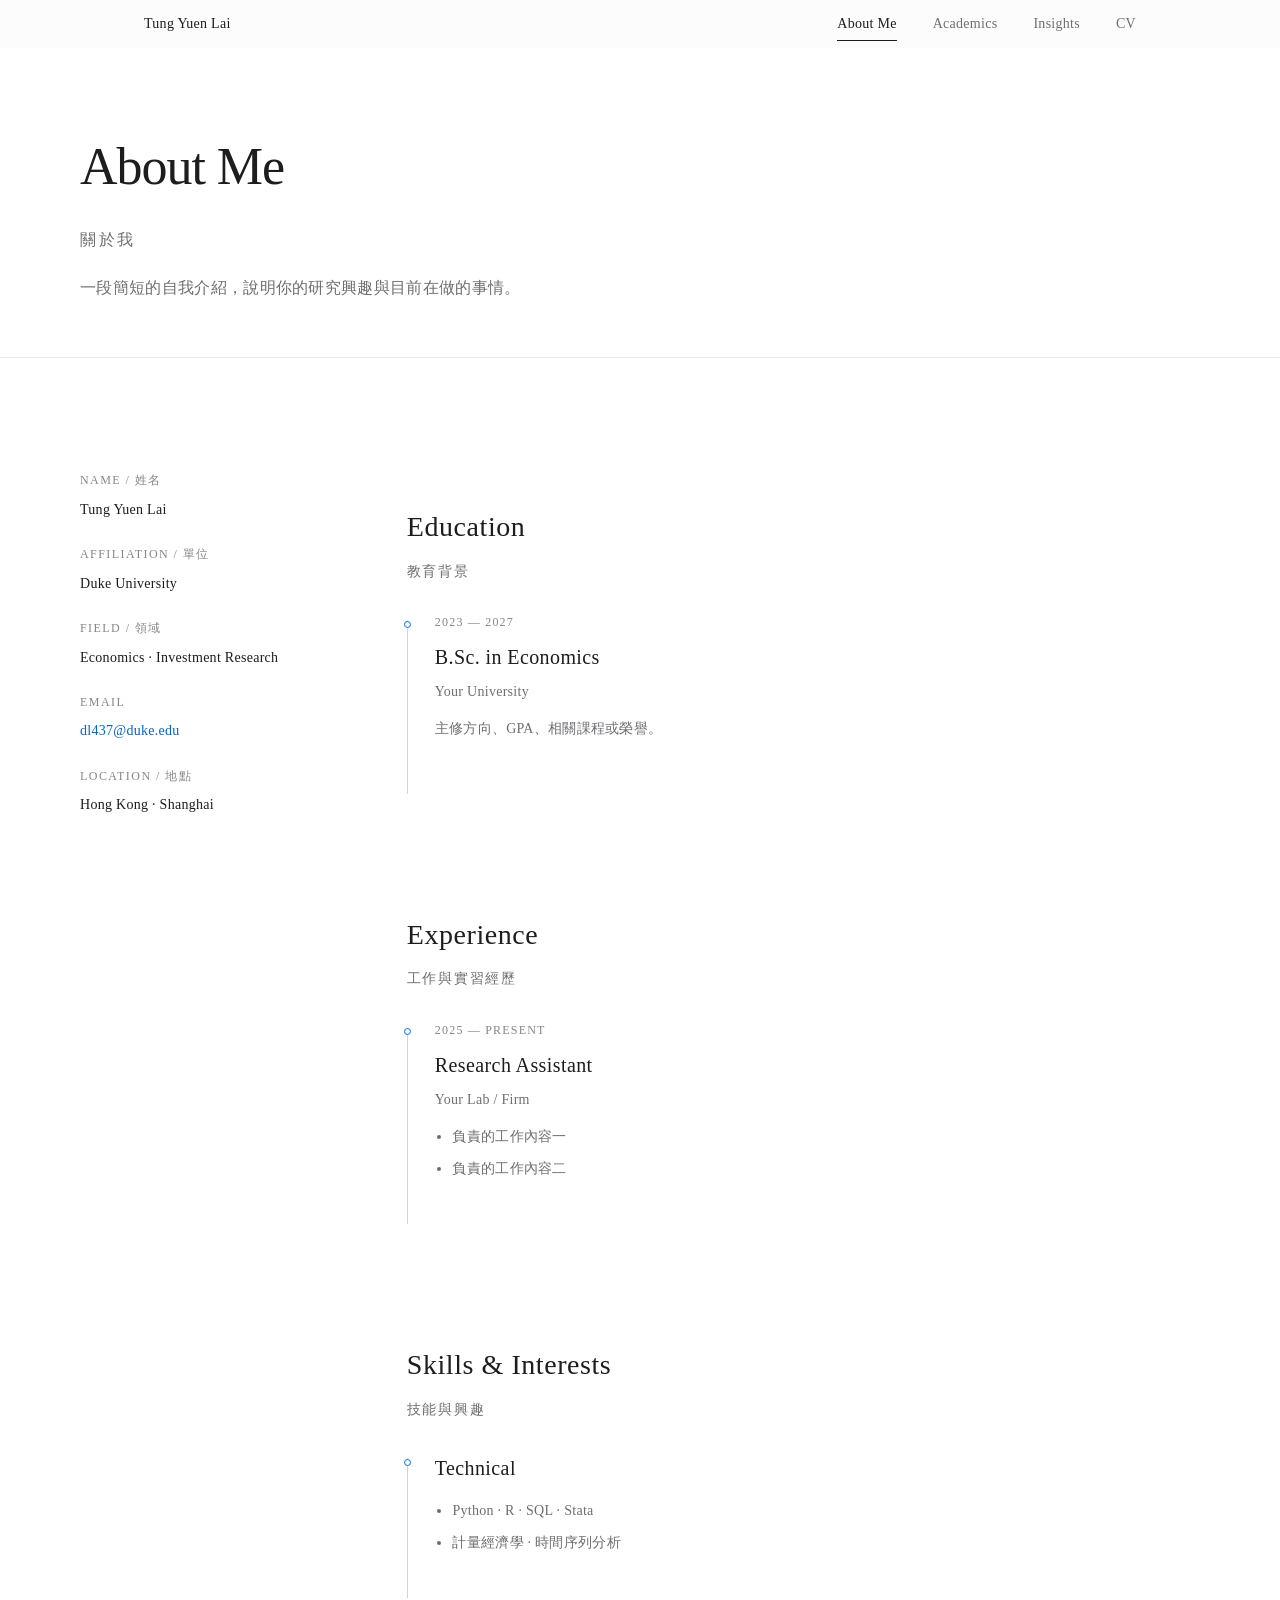
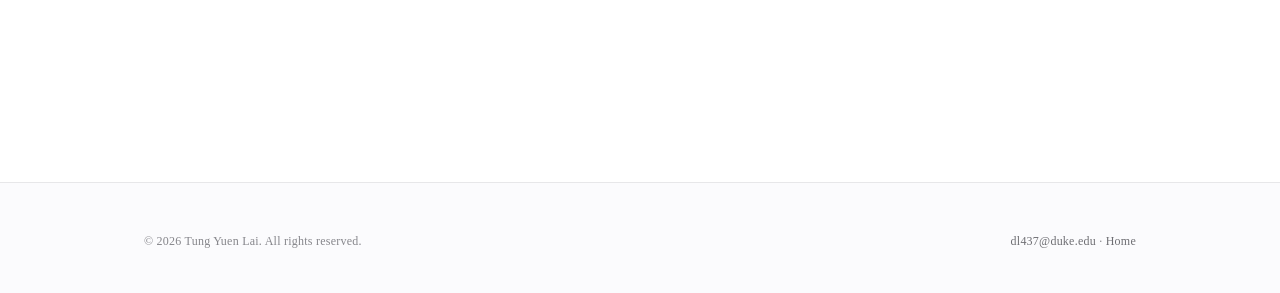
==== about.html @ 2a578169 "Initial commit: personal site (index / about / academics / insights)" ====
<!DOCTYPE html>
<html lang="zh-Hant">
<head>
<meta charset="UTF-8">
<meta name="viewport" content="width=device-width, initial-scale=1">
<title>About Me — Tung Yuen Lai</title>
<meta name="description" content="個人簡歷、教育背景與工作經歷。">
<link rel="stylesheet" href="assets/css/style.css">
</head>
<body data-page="About Me">

<div class="progress" aria-hidden="true"></div>

<header class="nav">
  <div class="nav__inner">
    <a class="nav__brand" href="index.html" data-nav-brand>Your Name</a>
    <nav class="nav__links" aria-label="主導覽">
      <a class="nav__link" href="about.html">About Me</a>
      <a class="nav__link" href="academics.html">Academics</a>
      <a class="nav__link" href="insights.html">Insights</a>
      <a class="nav__link" href="#">CV</a>
    </nav>
    <button class="nav__toggle" aria-label="開啟選單" aria-expanded="false">
      <span></span><span></span>
    </button>
  </div>
</header>

<main>

  <!-- ========== 頁首 ========== -->
  <section class="page-head wrap">
    <h1 class="reveal">About Me</h1>
    <div class="tc-title reveal" data-delay="1">關於我</div>
    <p class="lede reveal" data-delay="2" data-about-intro></p>
  </section>

  <hr class="rule">

  <!-- ========== 簡歷 ========== -->
  <section class="section wrap">
    <div class="resume">

      <!-- 左側黏性資訊卡 -->
      <aside class="resume__side reveal">
        <dl data-about-facts></dl>
      </aside>

      <!-- 右側可滾動時間軸 -->
      <div data-about>
        <div data-about-sections></div>
      </div>

    </div>
  </section>

</main>

<footer class="footer">
  <div class="wrap footer__inner">
    <div>&copy; <span data-year>2026</span> <span data-footer-name>Tung Yuen Lai</span>. All rights reserved.</div>
    <div>
      <a href="#" data-email>Email</a> ·
      <a href="index.html">Home</a>
    </div>
  </div>
</footer>

<script src="assets/js/content.js"></script>
<script src="assets/js/app.js"></script>
</body>
</html>
---- assets/css/style.css ----
/* ==========================================================================
   Personal Site — Design System
   风格参考：Apple 官网（大量留白 / 半透明毛玻璃导航 / 克制的动效 / 细腻字距）
   字体：英文 Times New Roman 12pt，繁體中文 宋體
   ========================================================================== */

/* ---------- 1. 设计变量 ---------- */
:root {
  /* 颜色 */
  --bg:            #ffffff;
  --bg-alt:        #fbfbfd;
  --surface:       #f5f5f7;
  --surface-2:     #ededf0;
  --text:          #1d1d1f;
  --text-2:        #6e6e73;
  --text-3:        #86868b;
  --link:          #0066cc;
  --link-hover:    #004499;
  --accent:        #0071e3;
  --border:        #d2d2d7;
  --border-soft:   rgba(0, 0, 0, 0.08);

  /* 字体 */
  --font-en: "Times New Roman", "Nimbus Roman", "Liberation Serif", Times, serif;
  --font-tc: "Songti TC", "Songti SC", "STSong", "SimSun", "Noto Serif TC", serif;
  --font-mono: "SF Mono", "Menlo", "Consolas", monospace;

  /* 排版 — 英文基准 12pt（= 16px） */
  --fs-base:   12pt;
  --fs-sm:     0.875rem;
  --fs-xs:     0.75rem;
  --fs-lg:     1.25rem;
  --fs-xl:     1.75rem;
  --fs-2xl:    2.5rem;
  --fs-3xl:    3.5rem;
  --fs-hero:   clamp(2.5rem, 6vw, 5rem);

  /* 间距 */
  --gutter: clamp(1.25rem, 5vw, 6rem);
  --maxw: 1120px;
  --maxw-read: 680px;

  /* 其他 */
  --radius:    18px;
  --radius-sm: 10px;
  --nav-h:     48px;
  --ease:      cubic-bezier(0.16, 1, 0.3, 1);

  /* 阴影 */
  --shadow-sm: 0 1px 3px rgba(0, 0, 0, 0.04);
  --shadow:    0 4px 24px rgba(0, 0, 0, 0.06);
  --shadow-lg: 0 16px 48px rgba(0, 0, 0, 0.10);

  /* 首頁大圖的垂直裁切焦點（直式照片用在橫幅時使用）
     38% ≈ 山景為主、人臉露出下半   48% ≈ 人臉完整、山景較少 */
  --hero-focus: 44%;
}

/* ---------- 2. 基础重置 ---------- */
*, *::before, *::after { box-sizing: border-box; }

html {
  font-size: var(--fs-base);          /* 全局基准 12pt */
  -webkit-text-size-adjust: 100%;
  scroll-behavior: smooth;
  scroll-padding-top: calc(var(--nav-h) + 16px);
}

body {
  margin: 0;
  background: var(--bg);
  color: var(--text);
  font-family: var(--font-en), var(--font-tc);
  font-size: 1rem;
  line-height: 1.6;
  letter-spacing: 0.01em;
  -webkit-font-smoothing: antialiased;
  -moz-osx-font-smoothing: grayscale;
  overflow-x: hidden;
}

/* 繁體中文段落：字距稍寬，行高稍大 */
:lang(zh-Hant), .tc { font-family: var(--font-tc), var(--font-en); line-height: 1.8; letter-spacing: 0.02em; }

img { max-width: 100%; display: block; }

a { color: var(--link); text-decoration: none; transition: color .25s var(--ease); }
a:hover { color: var(--link-hover); }

h1, h2, h3, h4 { font-weight: 400; margin: 0; line-height: 1.15; letter-spacing: -0.015em; }
h1 { font-size: var(--fs-3xl); }
h2 { font-size: var(--fs-2xl); }
h3 { font-size: var(--fs-xl); }
p  { margin: 0 0 1.1em; }

::selection { background: #b9d9ff; }

:focus-visible { outline: 2px solid var(--accent); outline-offset: 3px; border-radius: 4px; }

/* ---------- 3. 布局工具 ---------- */
.wrap { width: 100%; max-width: var(--maxw); margin: 0 auto; padding: 0 var(--gutter); }
.wrap--read { max-width: var(--maxw-read); }
.section { padding: clamp(4rem, 10vh, 7rem) 0; }
.section--tight { padding: clamp(2.5rem, 6vh, 4rem) 0; }
.center { text-align: center; }
.muted { color: var(--text-2); }
.small { font-size: var(--fs-sm); }
.eyebrow {
  font-size: var(--fs-sm);
  letter-spacing: 0.14em;
  text-transform: uppercase;
  color: var(--text-3);
  margin-bottom: 0.75rem;
}
.rule { height: 1px; background: var(--border-soft); border: 0; margin: 0; }

/* ---------- 4. 顶部导航 ---------- */
.nav {
  position: fixed; inset: 0 0 auto 0;
  height: var(--nav-h);
  z-index: 100;
  display: flex; align-items: center;
  background: rgba(251, 251, 253, 0.72);
  -webkit-backdrop-filter: saturate(180%) blur(20px);
  backdrop-filter: saturate(180%) blur(20px);
  border-bottom: 1px solid transparent;
  transition: border-color .3s var(--ease), background .3s var(--ease);
}
.nav.is-scrolled { border-bottom-color: var(--border-soft); }

.nav__inner {
  width: 100%; max-width: var(--maxw);
  margin: 0 auto; padding: 0 var(--gutter);
  display: flex; align-items: center; justify-content: space-between; gap: 1.5rem;
}
.nav__brand {
  font-size: var(--fs-sm); letter-spacing: 0.02em; color: var(--text);
  white-space: nowrap;
}
.nav__brand:hover { color: var(--text-2); }
.nav__links { display: flex; align-items: center; gap: clamp(1rem, 3vw, 2.25rem); }
.nav__link {
  font-size: var(--fs-sm); color: var(--text-2);
  position: relative; padding: 0.25rem 0; white-space: nowrap;
}
.nav__link::after {
  content: ""; position: absolute; left: 0; bottom: -1px; height: 1px; width: 100%;
  background: currentColor; transform: scaleX(0); transform-origin: right;
  transition: transform .4s var(--ease);
}
.nav__link:hover { color: var(--text); }
.nav__link:hover::after { transform: scaleX(1); transform-origin: left; }
.nav__link.is-active { color: var(--text); }
.nav__link.is-active::after { transform: scaleX(1); }

/* 移动端汉堡 */
.nav__toggle {
  display: none; background: none; border: 0; cursor: pointer; padding: 8px;
  color: var(--text);
}
.nav__toggle span {
  display: block; width: 18px; height: 1.5px; background: currentColor; margin: 4px 0;
  transition: transform .3s var(--ease), opacity .3s var(--ease);
}
.nav.is-open .nav__toggle span:first-child { transform: translateY(2.75px) rotate(45deg); }
.nav.is-open .nav__toggle span:last-child  { transform: translateY(-2.75px) rotate(-45deg); }

/* ---------- 5. 首页 Hero ---------- */
/* 图片占据屏幕上方 1/2 */
.hero {
  position: relative;
  height: 50vh;
  min-height: 320px;
  overflow: hidden;
  background: var(--surface);
}
.hero__media {
  position: absolute; inset: -12% 0;
  will-change: transform;
}
.hero__media img {
  width: 100%; height: 100%; object-fit: cover;
  /* 直式照片裁成橫幅時的可見區域。
     數字越小 → 畫面越往上（山景多、人臉靠下）；
     數字越大 → 畫面越往下（人臉完整、山景較少）。
     可在 style.css 的 :root 調整 --hero-focus。 */
  object-position: center var(--hero-focus);
  transform: scale(1.04);
  animation: heroKen 14s var(--ease) forwards;
}
@keyframes heroKen { from { transform: scale(1.12); } to { transform: scale(1.04); } }

.hero__scrim {
  position: absolute; inset: 0;
  background: linear-gradient(180deg, rgba(0,0,0,.28) 0%, rgba(0,0,0,0) 38%, rgba(0,0,0,.30) 100%);
}
.hero__caption {
  position: absolute; left: 0; right: 0; bottom: clamp(1.25rem, 4vh, 2.5rem);
  z-index: 2; color: #fff;
  padding: 0 var(--gutter);
  max-width: var(--maxw); margin: 0 auto;
  text-shadow: 0 1px 20px rgba(0, 0, 0, .35);
}
.hero__name { font-size: clamp(1.6rem, 4vw, 2.75rem); letter-spacing: -0.01em; }
.hero__role { font-size: var(--fs-sm); opacity: .9; margin-top: .35rem; letter-spacing: .06em; }

/* ---------- 6. 首页三个入口 ---------- */
.entries { padding: clamp(3rem, 9vh, 6rem) 0 clamp(3rem, 8vh, 5rem); }
.entries__grid {
  display: grid; grid-template-columns: repeat(3, 1fr);
  gap: clamp(1rem, 2.5vw, 2rem);
  max-width: var(--maxw); margin: 0 auto; padding: 0 var(--gutter);
}
.entry {
  position: relative;
  display: flex; flex-direction: column; justify-content: space-between;
  min-height: 240px;
  padding: clamp(1.5rem, 3vw, 2.25rem);
  border-radius: var(--radius);
  background: var(--surface);
  color: var(--text);
  overflow: hidden;
  transition: transform .6s var(--ease), box-shadow .6s var(--ease), background .4s var(--ease);
}
.entry::after {
  content: ""; position: absolute; inset: 0; border-radius: inherit;
  border: 1px solid var(--border-soft); pointer-events: none;
}
.entry:hover { transform: translateY(-6px); box-shadow: var(--shadow-lg); background: #fff; color: var(--text); }
.entry__en {
  font-size: clamp(1.35rem, 2.4vw, 1.85rem);
  letter-spacing: -0.01em; line-height: 1.1;
}
.entry__tc { font-family: var(--font-tc); font-size: var(--fs-sm); color: var(--text-2); margin-top: .4rem; letter-spacing: .08em; }
.entry__desc { font-size: var(--fs-sm); color: var(--text-2); max-width: 30ch; margin-top: 1rem; }
.entry__arrow {
  font-size: var(--fs-sm); color: var(--accent);
  display: inline-flex; align-items: center; gap: .35rem; margin-top: 1.5rem;
}
.entry__arrow svg { width: 12px; height: 12px; transition: transform .5s var(--ease); }
.entry:hover .entry__arrow svg { transform: translateX(4px); }

/* ---------- 7. 页面头部（子页） ---------- */
.page-head {
  padding: calc(var(--nav-h) + clamp(2.5rem, 8vh, 5rem)) 0 clamp(1.5rem, 4vh, 2.5rem);
}
.page-head h1 { font-size: clamp(2rem, 5vw, 3.25rem); letter-spacing: -0.02em; }
.page-head .tc-title { font-family: var(--font-tc); font-size: var(--fs-base); color: var(--text-2); letter-spacing: .16em; margin-top: .75rem; }
.page-head p.lede { margin-top: 1.25rem; max-width: 62ch; color: var(--text-2); }

/* 卷动进度条 */
.progress {
  position: fixed; top: 0; left: 0; height: 2px; width: 0; z-index: 120;
  background: var(--accent); transition: width .1s linear;
}

/* ---------- 8. 简历 About ---------- */
.resume { display: grid; grid-template-columns: 250px 1fr; gap: clamp(2rem, 6vw, 5rem); align-items: start; }

.resume__side { position: sticky; top: calc(var(--nav-h) + 2rem); }
.resume__side dl { margin: 0; }
.resume__side dt { font-size: var(--fs-xs); letter-spacing: .12em; text-transform: uppercase; color: var(--text-3); margin-top: 1.4rem; }
.resume__side dd { margin: .3rem 0 0; font-size: var(--fs-sm); color: var(--text); }
.resume__side a { word-break: break-word; }

.timeline { position: relative; padding-left: 1.75rem; }
.timeline::before {
  content: ""; position: absolute; left: 0; top: .5rem; bottom: .5rem; width: 1px;
  background: var(--border);
}
.tl-item { position: relative; padding-bottom: clamp(2rem, 5vh, 3.25rem); }
.tl-item::before {
  content: ""; position: absolute; left: -1.75rem; top: .55rem;
  width: 7px; height: 7px; margin-left: -3px; border-radius: 50%;
  background: #fff; border: 1.5px solid var(--accent);
}
.tl-item__period { font-size: var(--fs-xs); letter-spacing: .1em; color: var(--text-3); text-transform: uppercase; }
.tl-item__title { font-size: var(--fs-lg); margin-top: .35rem; }
.tl-item__sub { font-size: var(--fs-sm); color: var(--text-2); margin-top: .25rem; }
.tl-item__desc { font-size: var(--fs-sm); color: var(--text-2); margin-top: .75rem; max-width: 62ch; }
.tl-item ul { margin: .75rem 0 0; padding-left: 1.1rem; font-size: var(--fs-sm); color: var(--text-2); }
.tl-item li { margin-bottom: .4rem; }

.tags { display: flex; flex-wrap: wrap; gap: .5rem; }
.tag {
  font-size: var(--fs-xs); padding: .3rem .7rem; border-radius: 999px;
  background: var(--surface); color: var(--text-2); border: 1px solid var(--border-soft);
}

/* ---------- 9. 学术成果（Google Scholar 风格） ---------- */
.scholar { display: grid; grid-template-columns: 280px 1fr; gap: clamp(2rem, 5vw, 4rem); align-items: start; }

.scholar__card { position: sticky; top: calc(var(--nav-h) + 2rem); }
.scholar__avatar {
  width: 120px; height: 120px; border-radius: 50%; object-fit: cover; object-position: center 25%;
  margin-bottom: 1.25rem; box-shadow: var(--shadow);
}
.scholar__name { font-size: var(--fs-lg); }
.scholar__affil { font-size: var(--fs-sm); color: var(--text-2); margin-top: .3rem; }
.scholar__links { font-size: var(--fs-sm); margin-top: .9rem; display: flex; flex-wrap: wrap; gap: .35rem .9rem; }

.stats { width: 100%; border-collapse: collapse; margin-top: 1.5rem; font-size: var(--fs-sm); }
.stats caption { text-align: left; font-size: var(--fs-xs); letter-spacing: .12em; text-transform: uppercase; color: var(--text-3); padding-bottom: .6rem; }
.stats th, .stats td { text-align: left; padding: .45rem 0; border-bottom: 1px solid var(--border-soft); font-weight: 400; }
.stats td:last-child { text-align: right; color: var(--text-2); }

.pub-list { list-style: none; margin: 0; padding: 0; }
.pub { padding: 1.25rem 0; border-bottom: 1px solid var(--border-soft); }
.pub:first-child { padding-top: 0; }
.pub__title { font-size: var(--fs-lg); line-height: 1.35; color: var(--link); }
.pub__title:hover { text-decoration: underline; }
.pub__authors { font-size: var(--fs-sm); color: var(--text-2); margin-top: .4rem; }
.pub__venue { font-size: var(--fs-sm); color: var(--text-3); font-style: italic; margin-top: .25rem; }
.pub__meta { margin-top: .7rem; display: flex; flex-wrap: wrap; gap: .4rem 1rem; font-size: var(--fs-xs); color: var(--text-3); }
.pub__meta .sep { color: var(--border); }
.pub__tags { margin-top: .7rem; }
.pub__actions { margin-top: .8rem; display: flex; gap: 1rem; font-size: var(--fs-sm); }
.pub__actions a { display: inline-flex; align-items: center; gap: .3rem; }

/* 分页/年份分隔 */
.year-divider {
  margin: 2.5rem 0 1rem; padding-bottom: .5rem;
  border-bottom: 1px solid var(--text);
  font-size: var(--fs-sm); letter-spacing: .1em; color: var(--text);
}
.year-divider:first-child { margin-top: 0; }

/* ---------- 10. Insights 列表 ---------- */
.filters { display: flex; flex-wrap: wrap; gap: .5rem; margin-bottom: 2.5rem; }
.filter {
  font-family: inherit; font-size: var(--fs-xs); letter-spacing: .04em;
  padding: .45rem 1rem; border-radius: 999px; cursor: pointer;
  border: 1px solid var(--border); background: transparent; color: var(--text-2);
  transition: all .3s var(--ease);
}
.filter:hover { border-color: var(--text-3); color: var(--text); }
.filter.is-active { background: var(--text); border-color: var(--text); color: #fff; }

.posts { display: grid; grid-template-columns: repeat(auto-fill, minmax(300px, 1fr)); gap: clamp(1.25rem, 3vw, 2rem); }
.post {
  display: flex; flex-direction: column; gap: .75rem;
  padding: 1.75rem; border-radius: var(--radius);
  background: var(--surface); color: var(--text);
  transition: transform .6s var(--ease), box-shadow .6s var(--ease), background .4s var(--ease);
  position: relative;
}
.post::after { content: ""; position: absolute; inset: 0; border-radius: inherit; border: 1px solid var(--border-soft); pointer-events: none; }
.post:hover { transform: translateY(-6px); box-shadow: var(--shadow-lg); background: #fff; color: var(--text); }
.post__meta { font-size: var(--fs-xs); letter-spacing: .08em; color: var(--text-3); text-transform: uppercase; display: flex; gap: .6rem; }
.post__title { font-size: var(--fs-lg); line-height: 1.3; }
.post__excerpt { font-size: var(--fs-sm); color: var(--text-2); flex: 1; }
.post__more { font-size: var(--fs-sm); color: var(--accent); }

.empty {
  padding: 3.5rem 2rem; text-align: center; border-radius: var(--radius);
  background: var(--surface); color: var(--text-2); font-size: var(--fs-sm);
}

/* ---------- 11. 内文阅读页 ---------- */
.reader { padding-bottom: 6rem; }
.reader__back { font-size: var(--fs-sm); display: inline-flex; align-items: center; gap: .4rem; color: var(--text-2); }
.reader__back:hover { color: var(--text); }
.reader__head { padding: clamp(1.5rem, 4vh, 3rem) 0 clamp(1rem, 3vh, 2rem); border-bottom: 1px solid var(--border-soft); margin-bottom: clamp(2rem, 5vh, 3.5rem); }
.reader__title { font-size: clamp(1.75rem, 4vw, 2.75rem); letter-spacing: -0.02em; }
.reader__byline { margin-top: 1rem; font-size: var(--fs-sm); color: var(--text-2); }
.reader__byline .dot { color: var(--border); margin: 0 .5rem; }

.prose { font-size: 1rem; line-height: 1.85; color: #2b2b2e; }
.prose h2 { font-size: var(--fs-xl); margin: 2.5rem 0 1rem; letter-spacing: -0.01em; color: var(--text); }
.prose h3 { font-size: var(--fs-lg); margin: 2rem 0 .75rem; color: var(--text); }
.prose p { margin: 0 0 1.35em; }
.prose ul, .prose ol { margin: 0 0 1.35em; padding-left: 1.35rem; }
.prose li { margin-bottom: .55rem; }
.prose blockquote {
  margin: 2rem 0; padding: .25rem 0 .25rem 1.5rem;
  border-left: 2px solid var(--border); color: var(--text-2); font-style: italic;
}
.prose figure { margin: 2.25rem 0; }
.prose figcaption { font-size: var(--fs-xs); color: var(--text-3); margin-top: .75rem; text-align: center; }
.prose table { width: 100%; border-collapse: collapse; font-size: var(--fs-sm); margin: 1.75rem 0; }
.prose th, .prose td { border-bottom: 1px solid var(--border-soft); padding: .6rem .5rem; text-align: left; }
.prose th { font-weight: 400; color: var(--text-2); border-bottom-color: var(--border); }
.prose code { font-family: var(--font-mono); font-size: .875em; background: var(--surface); padding: .15em .4em; border-radius: 4px; }
.prose pre { background: var(--surface); padding: 1.25rem; border-radius: var(--radius-sm); overflow-x: auto; font-size: var(--fs-sm); }
.prose pre code { background: none; padding: 0; }
.prose hr { border: 0; border-top: 1px solid var(--border-soft); margin: 2.5rem 0; }

/* 文章末尾：上一篇/下一篇 */
.pager { display: flex; justify-content: space-between; gap: 1rem; margin-top: 4rem; padding-top: 2rem; border-top: 1px solid var(--border-soft); }
.pager a { font-size: var(--fs-sm); max-width: 45%; }
.pager .pager__dir { display: block; font-size: var(--fs-xs); letter-spacing: .1em; text-transform: uppercase; color: var(--text-3); margin-bottom: .35rem; }
.pager .pager__next { text-align: right; margin-left: auto; }

/* 占位提示（内容未上传时） */
.placeholder {
  margin: 2.5rem 0; padding: 2rem; border-radius: var(--radius);
  border: 1px dashed var(--border); background: var(--bg-alt);
  font-size: var(--fs-sm); color: var(--text-2); text-align: center;
}

/* ---------- 12. 页脚 ---------- */
.footer {
  padding: 3rem 0 2.5rem; margin-top: 2rem;
  background: var(--bg-alt); border-top: 1px solid var(--border-soft);
  font-size: var(--fs-xs); color: var(--text-3);
}
.footer__inner { display: flex; flex-wrap: wrap; gap: 1rem; justify-content: space-between; align-items: center; }
.footer a { color: var(--text-2); }
.footer a:hover { color: var(--text); }

/* ---------- 13. 滚动入场动画 ---------- */
.reveal {
  opacity: 0;
  transform: translateY(28px);
  transition: opacity .9s var(--ease), transform .9s var(--ease);
}
.reveal.is-visible { opacity: 1; transform: none; }
.reveal[data-delay="1"] { transition-delay: .09s; }
.reveal[data-delay="2"] { transition-delay: .18s; }
.reveal[data-delay="3"] { transition-delay: .27s; }
.reveal[data-delay="4"] { transition-delay: .36s; }

/* 子元素逐个浮现 */
.stagger > * {
  opacity: 0; transform: translateY(20px);
  transition: opacity .8s var(--ease), transform .8s var(--ease);
}
.stagger.is-visible > * { opacity: 1; transform: none; }
.stagger.is-visible > *:nth-child(1) { transition-delay: .05s; }
.stagger.is-visible > *:nth-child(2) { transition-delay: .12s; }
.stagger.is-visible > *:nth-child(3) { transition-delay: .19s; }
.stagger.is-visible > *:nth-child(4) { transition-delay: .26s; }
.stagger.is-visible > *:nth-child(5) { transition-delay: .33s; }
.stagger.is-visible > *:nth-child(6) { transition-delay: .40s; }
.stagger.is-visible > *:nth-child(n+7) { transition-delay: .45s; }

/* 页面进入 */
@keyframes pageIn { from { opacity: 0; } to { opacity: 1; } }
body { animation: pageIn .5s var(--ease) both; }

/* ---------- 14. 响应式 ---------- */
@media (max-width: 900px) {
  .resume, .scholar { grid-template-columns: 1fr; gap: 2.5rem; }
  .resume__side, .scholar__card { position: static; }
  .entries__grid { grid-template-columns: 1fr; }
  .entry { min-height: auto; }
}

@media (max-width: 640px) {
  :root { --fs-2xl: 1.9rem; --fs-3xl: 2.4rem; }
  .nav__toggle { display: block; }
  .nav__links {
    position: absolute; top: var(--nav-h); left: 0; right: 0;
    flex-direction: column; align-items: flex-start; gap: 0;
    padding: 0 var(--gutter);
    background: rgba(251,251,253,.96);
    -webkit-backdrop-filter: saturate(180%) blur(20px);
    backdrop-filter: saturate(180%) blur(20px);
    border-bottom: 1px solid var(--border-soft);
    max-height: 0; overflow: hidden;
    transition: max-height .45s var(--ease), padding .45s var(--ease);
  }
  .nav.is-open .nav__links { max-height: 320px; padding: .5rem var(--gutter) 1.25rem; }
  .nav__link { padding: .75rem 0; font-size: 1rem; width: 100%; border-bottom: 1px solid var(--border-soft); }
  .nav__link::after { display: none; }
  .hero { height: 46vh; }
}

/* ---------- 15. 无障碍 / 减少动效 ---------- */
@media (prefers-reduced-motion: reduce) {
  *, *::before, *::after {
    animation-duration: .001ms !important;
    animation-iteration-count: 1 !important;
    transition-duration: .001ms !important;
    scroll-behavior: auto !important;
  }
  .reveal, .stagger > * { opacity: 1; transform: none; }
}

/* ---------- 16. 打印 ---------- */
@media print {
  .nav, .progress, .footer, .pager, .reader__back { display: none; }
  body { background: #fff; }
  .prose { color: #000; }
}
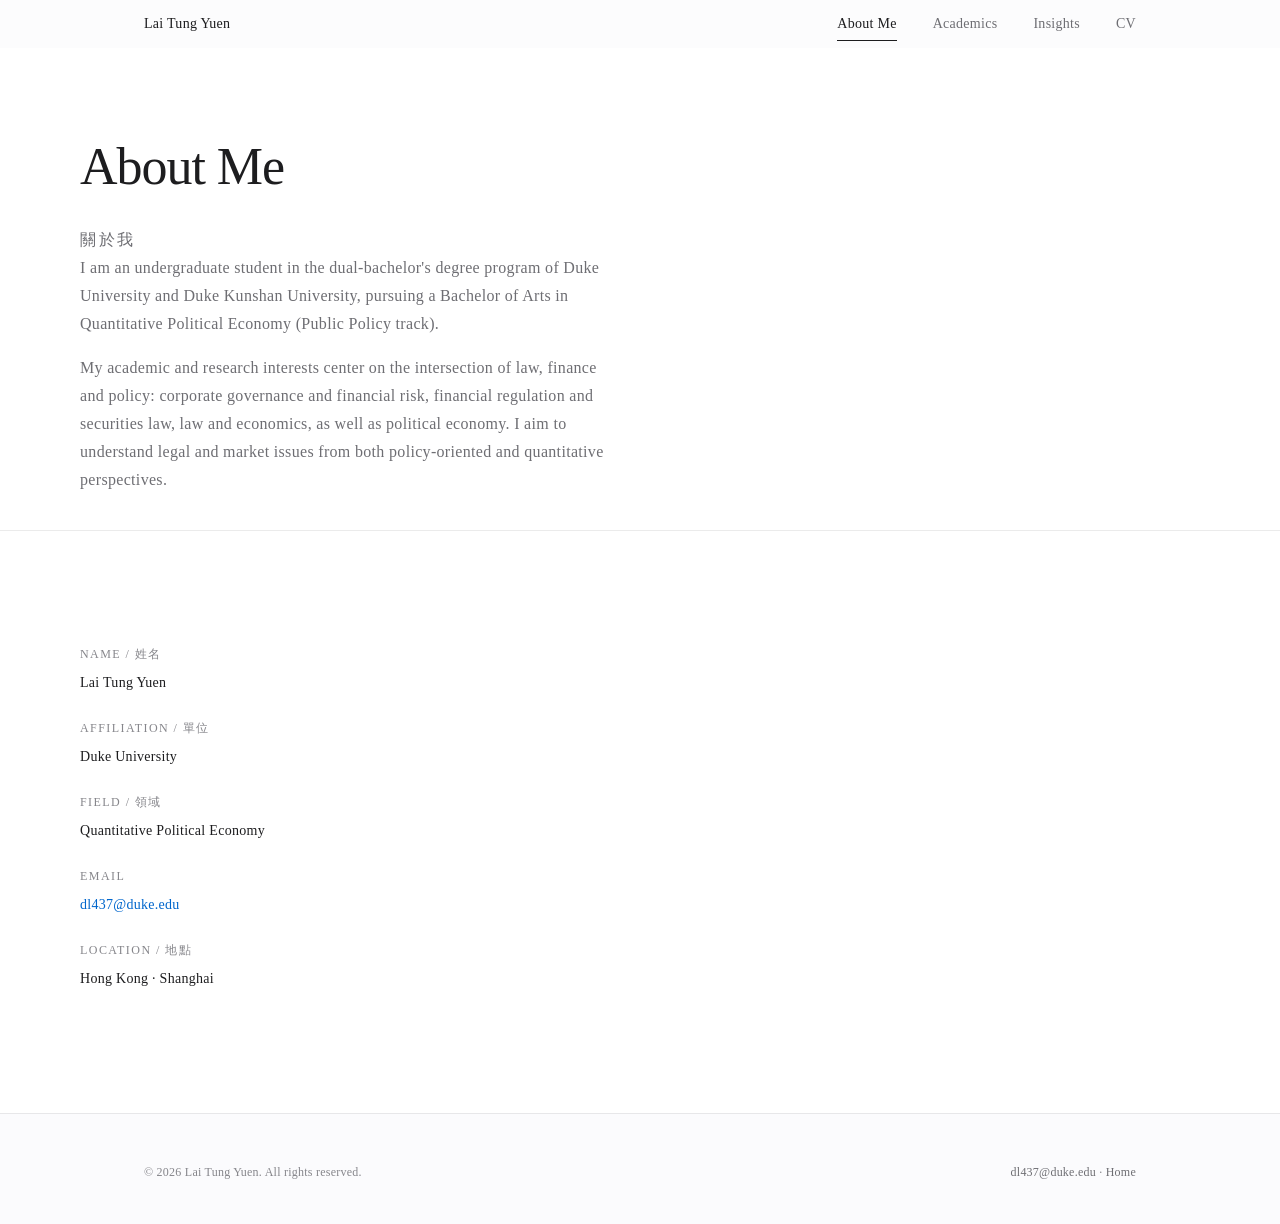
==== commit 995f75a8: "Update hero and avatar images, rename to Lai Tung Yuen, add bio, clear resume sections" ====
--- a/about.html
+++ b/about.html
@@ -3,7 +3,7 @@
 <head>
 <meta charset="UTF-8">
 <meta name="viewport" content="width=device-width, initial-scale=1">
-<title>About Me — Tung Yuen Lai</title>
+<title>About Me — Lai Tung Yuen</title>
 <meta name="description" content="個人簡歷、教育背景與工作經歷。">
 <link rel="stylesheet" href="assets/css/style.css">
 </head>
@@ -13,7 +13,7 @@
 
 <header class="nav">
   <div class="nav__inner">
-    <a class="nav__brand" href="index.html" data-nav-brand>Your Name</a>
+    <a class="nav__brand" href="index.html" data-nav-brand>Lai Tung Yuen</a>
     <nav class="nav__links" aria-label="主導覽">
       <a class="nav__link" href="about.html">About Me</a>
       <a class="nav__link" href="academics.html">Academics</a>
@@ -32,7 +32,7 @@
   <section class="page-head wrap">
     <h1 class="reveal">About Me</h1>
     <div class="tc-title reveal" data-delay="1">關於我</div>
-    <p class="lede reveal" data-delay="2" data-about-intro></p>
+    <div class="lede reveal" data-delay="2" data-about-intro></div>
   </section>
 
   <hr class="rule">
@@ -58,7 +58,7 @@
 
 <footer class="footer">
   <div class="wrap footer__inner">
-    <div>&copy; <span data-year>2026</span> <span data-footer-name>Tung Yuen Lai</span>. All rights reserved.</div>
+    <div>&copy; <span data-year>2026</span> <span data-footer-name>Lai Tung Yuen</span>. All rights reserved.</div>
     <div>
       <a href="#" data-email>Email</a> ·
       <a href="index.html">Home</a>
--- a/assets/css/style.css
+++ b/assets/css/style.css
@@ -52,8 +52,8 @@
   --shadow-lg: 0 16px 48px rgba(0, 0, 0, 0.10);
 
   /* 首頁大圖的垂直裁切焦點（直式照片用在橫幅時使用）
-     38% ≈ 山景為主、人臉露出下半   48% ≈ 人臉完整、山景較少 */
-  --hero-focus: 44%;
+     數字越小 → 畫面越往上；數字越大 → 畫面越往下 */
+  --hero-focus: 20%;
 }
 
 /* ---------- 2. 基础重置 ---------- */
@@ -247,6 +247,10 @@
 .page-head h1 { font-size: clamp(2rem, 5vw, 3.25rem); letter-spacing: -0.02em; }
 .page-head .tc-title { font-family: var(--font-tc); font-size: var(--fs-base); color: var(--text-2); letter-spacing: .16em; margin-top: .75rem; }
 .page-head p.lede { margin-top: 1.25rem; max-width: 62ch; color: var(--text-2); }
+/* 自我介紹多段落 */
+.page-head .lede { max-width: 68ch; color: var(--text-2); }
+.page-head .lede p { margin: 0 0 1em; line-height: 1.75; }
+.page-head .lede p:last-child { margin-bottom: 0; }
 
 /* 卷动进度条 */
 .progress {
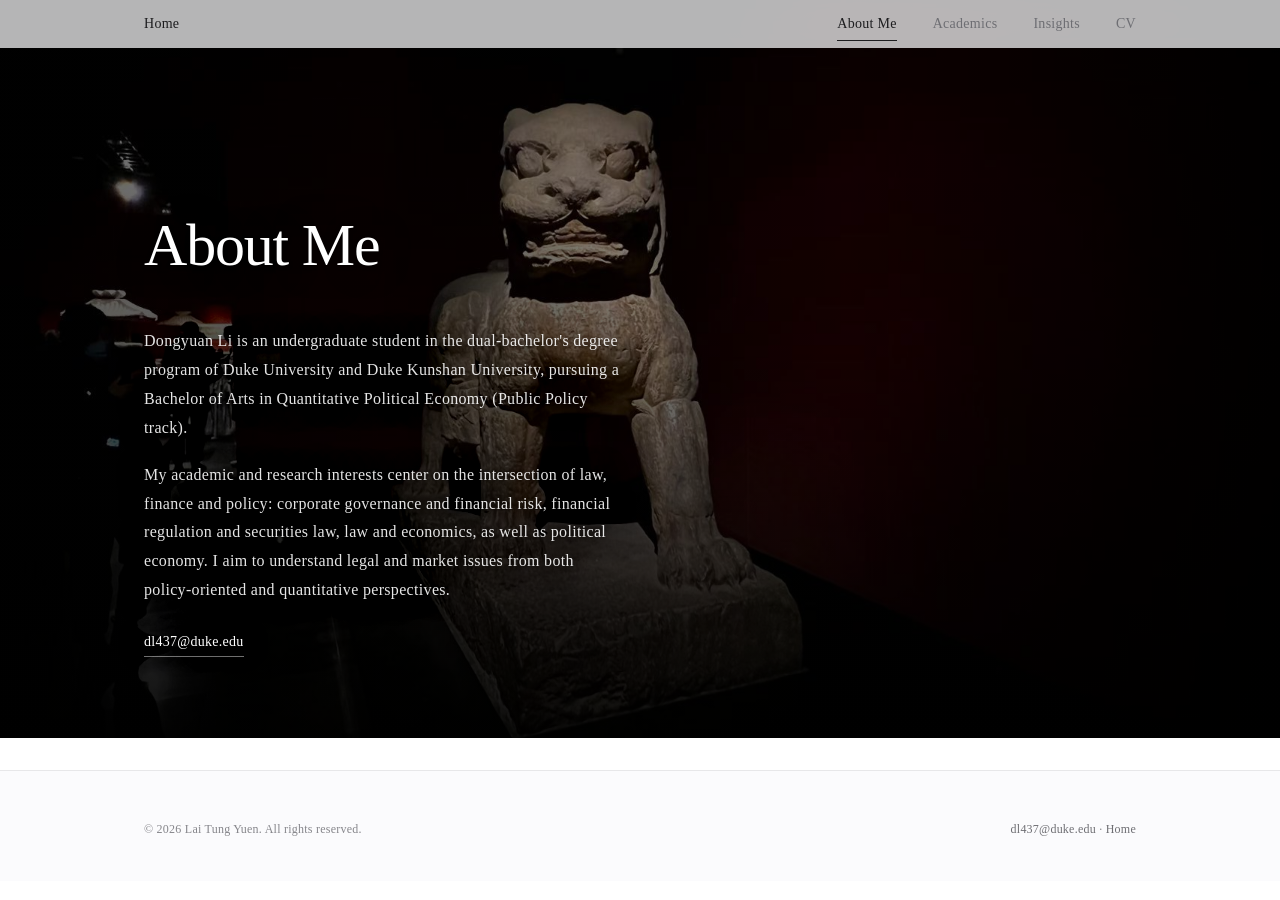
==== commit 7071332d: "Nav brand to Home, homepage feed, About hero image, vertical cards, remove Chinese subtitles" ====
--- a/about.html
+++ b/about.html
@@ -13,7 +13,7 @@
 
 <header class="nav">
   <div class="nav__inner">
-    <a class="nav__brand" href="index.html" data-nav-brand>Lai Tung Yuen</a>
+    <a class="nav__brand" href="index.html" data-nav-brand>Home</a>
     <nav class="nav__links" aria-label="主導覽">
       <a class="nav__link" href="about.html">About Me</a>
       <a class="nav__link" href="academics.html">Academics</a>
@@ -28,30 +28,22 @@
 
 <main>
 
-  <!-- ========== 頁首 ========== -->
-  <section class="page-head wrap">
-    <h1 class="reveal">About Me</h1>
-    <div class="tc-title reveal" data-delay="1">關於我</div>
-    <div class="lede reveal" data-delay="2" data-about-intro></div>
+  <!-- ========== About Me：大圖 + 左淡右深的漸層遮罩，文字為白色 ========== -->
+  <section class="about-hero">
+    <div class="about-hero__media">
+      <img src="assets/img/about.jpg" alt="" fetchpriority="high">
+    </div>
+    <div class="about-hero__scrim" aria-hidden="true"></div>
+    <div class="about-hero__caption">
+      <h1 class="about-hero__title">About Me</h1>
+      <div class="about-hero__bio" data-about-intro></div>
+      <a class="about-hero__email" href="#" data-email></a>
+    </div>
   </section>
 
-  <hr class="rule">
-
-  <!-- ========== 簡歷 ========== -->
-  <section class="section wrap">
-    <div class="resume">
-
-      <!-- 左側黏性資訊卡 -->
-      <aside class="resume__side reveal">
-        <dl data-about-facts></dl>
-      </aside>
-
-      <!-- 右側可滾動時間軸 -->
-      <div data-about>
-        <div data-about-sections></div>
-      </div>
-
-    </div>
+  <!-- 教育背景／經歷時間軸：content.js 的 about.sections 有內容時才會出現 -->
+  <section class="section wrap" data-about-sections-wrap hidden>
+    <div data-about-sections></div>
   </section>
 
 </main>
--- a/assets/css/style.css
+++ b/assets/css/style.css
@@ -214,7 +214,7 @@
 .entry {
   position: relative;
   display: flex; flex-direction: column; justify-content: space-between;
-  min-height: 240px;
+  min-height: 200px;
   padding: clamp(1.5rem, 3vw, 2.25rem);
   border-radius: var(--radius);
   background: var(--surface);
@@ -234,10 +234,12 @@
 .entry__tc { font-family: var(--font-tc); font-size: var(--fs-sm); color: var(--text-2); margin-top: .4rem; letter-spacing: .08em; }
 .entry__desc { font-size: var(--fs-sm); color: var(--text-2); max-width: 30ch; margin-top: 1rem; }
 .entry__arrow {
-  font-size: var(--fs-sm); color: var(--accent);
-  display: inline-flex; align-items: center; gap: .35rem; margin-top: 1.5rem;
-}
-.entry__arrow svg { width: 12px; height: 12px; transition: transform .5s var(--ease); }
+  color: var(--accent);
+  align-self: flex-end;          /* 箭頭靠右下角 */
+  display: inline-flex; align-items: center;
+  transition: transform .5s var(--ease);
+}
+.entry__arrow svg { width: 15px; height: 15px; }
 .entry:hover .entry__arrow svg { transform: translateX(4px); }
 
 /* ---------- 7. 页面头部（子页） ---------- */
@@ -257,6 +259,72 @@
   position: fixed; top: 0; left: 0; height: 2px; width: 0; z-index: 120;
   background: var(--accent); transition: width .1s linear;
 }
+
+/* ---------- 8a. 關於我：大圖版型 ---------- */
+.about-hero {
+  position: relative;
+  min-height: 82vh;
+  display: flex;
+  align-items: flex-end;
+  overflow: hidden;
+  background: #0b0b0c;
+  color: #fff;
+}
+.about-hero__media { position: absolute; inset: 0; }
+.about-hero__media img {
+  width: 100%; height: 100%; object-fit: cover;
+  object-position: center 50%;
+}
+/* 漸層遮罩：左側（文字處）與底部加深，右側最深，讓白字清楚 */
+.about-hero__scrim {
+  position: absolute; inset: 0;
+  background:
+    linear-gradient(90deg, rgba(0,0,0,0.58) 0%, rgba(0,0,0,0.52) 42%, rgba(0,0,0,0.22) 66%, rgba(0,0,0,0.88) 100%),
+    linear-gradient(0deg, rgba(0,0,0,0.86) 0%, rgba(0,0,0,0.58) 28%, rgba(0,0,0,0.16) 56%, rgba(0,0,0,0) 78%);
+}
+.about-hero__caption {
+  position: relative; z-index: 2;
+  width: 100%; max-width: var(--maxw);
+  margin: 0 auto;
+  padding: calc(var(--nav-h) + 3rem) var(--gutter) clamp(3rem, 9vh, 5.5rem);
+  color: #fff;
+  text-shadow: 0 1px 30px rgba(0, 0, 0, 0.65), 0 1px 4px rgba(0, 0, 0, 0.45);
+}
+.about-hero__title {
+  font-size: clamp(2.25rem, 5.5vw, 3.75rem);
+  letter-spacing: -0.02em;
+  color: #fff;
+}
+.about-hero__bio {
+  margin-top: 1.75rem;
+  max-width: 60ch;
+  color: rgba(255, 255, 255, 0.9);
+}
+.about-hero__bio p { margin: 0 0 1.15em; line-height: 1.8; }
+.about-hero__bio p:last-child { margin-bottom: 0; }
+.about-hero__email {
+  display: inline-block;
+  margin-top: 1.5rem;
+  font-size: var(--fs-sm);
+  color: #fff;
+  border-bottom: 1px solid rgba(255, 255, 255, 0.45);
+  padding-bottom: 2px;
+  transition: border-color .3s var(--ease);
+}
+.about-hero__email:hover { color: #fff; border-bottom-color: #fff; }
+
+@media (max-width: 640px) {
+  .about-hero { min-height: 88vh; }
+}
+
+/* ---------- 8b. 首頁資訊流（單欄） ---------- */
+.feed {
+  display: grid;
+  grid-template-columns: 1fr;
+  gap: 1.25rem;
+  max-width: 880px;
+}
+.feed .post__excerpt { max-width: 72ch; }
 
 /* ---------- 8. 简历 About ---------- */
 .resume { display: grid; grid-template-columns: 250px 1fr; gap: clamp(2rem, 6vw, 5rem); align-items: start; }
@@ -340,7 +408,14 @@
 .filter:hover { border-color: var(--text-3); color: var(--text); }
 .filter.is-active { background: var(--text); border-color: var(--text); color: #fff; }
 
-.posts { display: grid; grid-template-columns: repeat(auto-fill, minmax(300px, 1fr)); gap: clamp(1.25rem, 3vw, 2rem); }
+/* 卡片豎向排列（單欄） */
+.posts {
+  display: grid;
+  grid-template-columns: 1fr;
+  gap: 1.25rem;
+  max-width: 880px;
+}
+.posts .post__excerpt { max-width: 72ch; }
 .post {
   display: flex; flex-direction: column; gap: .75rem;
   padding: 1.75rem; border-radius: var(--radius);
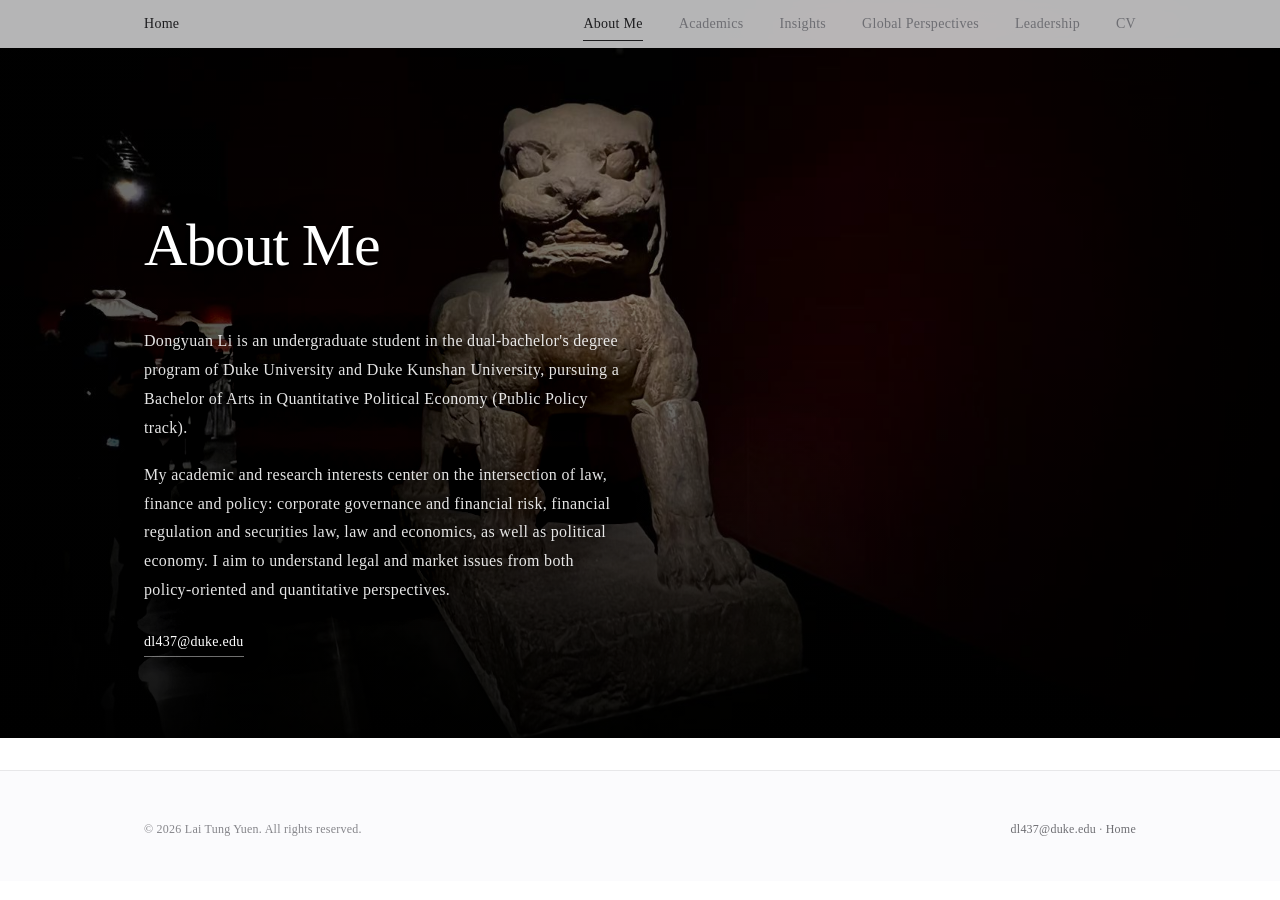
==== commit 501a1c64: "Add Global Perspectives (city cards + per-city article pages) and Leadership sections" ====
--- a/about.html
+++ b/about.html
@@ -15,10 +15,12 @@
   <div class="nav__inner">
     <a class="nav__brand" href="index.html" data-nav-brand>Home</a>
     <nav class="nav__links" aria-label="主導覽">
-      <a class="nav__link" href="about.html">About Me</a>
-      <a class="nav__link" href="academics.html">Academics</a>
-      <a class="nav__link" href="insights.html">Insights</a>
-      <a class="nav__link" href="#">CV</a>
+      <a class="nav__link" data-magnetic href="about.html">About Me</a>
+      <a class="nav__link" data-magnetic href="academics.html">Academics</a>
+      <a class="nav__link" data-magnetic href="insights.html">Insights</a>
+      <a class="nav__link" data-magnetic href="global.html">Global Perspectives</a>
+      <a class="nav__link" data-magnetic href="leadership.html">Leadership</a>
+      <a class="nav__link" data-magnetic href="#">CV</a>
     </nav>
     <button class="nav__toggle" aria-label="開啟選單" aria-expanded="false">
       <span></span><span></span>
--- a/assets/css/style.css
+++ b/assets/css/style.css
@@ -36,7 +36,7 @@
   --fs-hero:   clamp(2.5rem, 6vw, 5rem);
 
   /* 间距 */
-  --gutter: clamp(1.25rem, 5vw, 6rem);
+  --gutter: clamp(1.5rem, 5vw, 6rem);
   --maxw: 1120px;
   --maxw-read: 680px;
 
@@ -100,8 +100,11 @@
 /* ---------- 3. 布局工具 ---------- */
 .wrap { width: 100%; max-width: var(--maxw); margin: 0 auto; padding: 0 var(--gutter); }
 .wrap--read { max-width: var(--maxw-read); }
-.section { padding: clamp(4rem, 10vh, 7rem) 0; }
-.section--tight { padding: clamp(2.5rem, 6vh, 4rem) 0; }
+/* 注意：這兩個只能用 padding-block。
+   若寫成 padding 簡寫，會把 .wrap 的左右內距蓋成 0，
+   桌機有大邊距看不出來，手機就會貼邊。 */
+.section { padding-block: clamp(4rem, 10vh, 7rem); }
+.section--tight { padding-block: clamp(2.5rem, 6vh, 4rem); }
 .center { text-align: center; }
 .muted { color: var(--text-2); }
 .small { font-size: var(--fs-sm); }
@@ -125,6 +128,8 @@
   backdrop-filter: saturate(180%) blur(20px);
   border-bottom: 1px solid transparent;
   transition: border-color .3s var(--ease), background .3s var(--ease);
+  /* 跨頁轉場時導覽列保持不動 */
+  view-transition-name: site-nav;
 }
 .nav.is-scrolled { border-bottom-color: var(--border-soft); }
 
@@ -174,8 +179,11 @@
   overflow: hidden;
   background: var(--surface);
 }
+/* Hero：捲動時緩慢縮小（--hero-t 由 JS 寫入，0→1）
+   縮放用 transform，只走 GPU，不觸發 layout */
 .hero__media {
-  position: absolute; inset: -12% 0;
+  position: absolute; inset: 0;
+  transform: scale(calc(1.10 - var(--hero-t, 0) * 0.10));
   will-change: transform;
 }
 .hero__media img {
@@ -185,10 +193,10 @@
      數字越大 → 畫面越往下（人臉完整、山景較少）。
      可在 style.css 的 :root 調整 --hero-focus。 */
   object-position: center var(--hero-focus);
-  transform: scale(1.04);
-  animation: heroKen 14s var(--ease) forwards;
-}
-@keyframes heroKen { from { transform: scale(1.12); } to { transform: scale(1.04); } }
+  transform: scale(1.05);
+  animation: heroKen 12s var(--ease) forwards;
+}
+@keyframes heroKen { from { transform: scale(1.05); } to { transform: scale(1.00); } }
 
 .hero__scrim {
   position: absolute; inset: 0;
@@ -200,9 +208,32 @@
   padding: 0 var(--gutter);
   max-width: var(--maxw); margin: 0 auto;
   text-shadow: 0 1px 20px rgba(0, 0, 0, .35);
-}
-.hero__name { font-size: clamp(1.6rem, 4vw, 2.75rem); letter-spacing: -0.01em; }
-.hero__role { font-size: var(--fs-sm); opacity: .9; margin-top: .35rem; letter-spacing: .06em; }
+  /* 捲動時淡出（透明度會被瀏覽器自動夾在 0–1） */
+  opacity: calc(1 - var(--hero-t, 0) * 2);
+}
+.hero__title {
+  font-family: var(--font-tc), var(--font-en);   /* 中文標題用宋體 */
+  font-size: clamp(1.6rem, 4.6vw, 2.9rem);
+  line-height: 1.25;
+  letter-spacing: .03em;                          /* 中文需要一點字距 */
+}
+.hero__subtitle {
+  font-family: var(--font-en), var(--font-tc);
+  font-size: var(--fs-sm);
+  opacity: .88;
+  margin-top: .6rem;
+  letter-spacing: .02em;
+}
+
+/* 文字進場：opacity + translateY */
+.hero__title, .hero__subtitle {
+  opacity: 0;
+  transform: translateY(20px);
+  animation: heroTextIn 1.1s var(--ease) forwards;
+}
+.hero__title { animation-delay: .2s; }
+.hero__subtitle { animation-delay: .38s; }
+@keyframes heroTextIn { to { opacity: 1; transform: translateY(0); } }
 
 /* ---------- 6. 首页三个入口 ---------- */
 .entries { padding: clamp(3rem, 9vh, 6rem) 0 clamp(3rem, 8vh, 5rem); }
@@ -242,9 +273,10 @@
 .entry__arrow svg { width: 15px; height: 15px; }
 .entry:hover .entry__arrow svg { transform: translateX(4px); }
 
-/* ---------- 7. 页面头部（子页） ---------- */
+/* ---------- 7. 頁面頭部（子頁） ---------- */
 .page-head {
-  padding: calc(var(--nav-h) + clamp(2.5rem, 8vh, 5rem)) 0 clamp(1.5rem, 4vh, 2.5rem);
+  /* 同上：用 padding-block 才不會蓋掉 .wrap 的左右內距 */
+  padding-block: calc(var(--nav-h) + clamp(2.5rem, 8vh, 5rem)) clamp(1.5rem, 4vh, 2.5rem);
 }
 .page-head h1 { font-size: clamp(2rem, 5vw, 3.25rem); letter-spacing: -0.02em; }
 .page-head .tc-title { font-family: var(--font-tc); font-size: var(--fs-base); color: var(--text-2); letter-spacing: .16em; margin-top: .75rem; }
@@ -255,9 +287,13 @@
 .page-head .lede p:last-child { margin-bottom: 0; }
 
 /* 卷动进度条 */
+/* 捲動進度條：用 transform: scaleX 而非 width，避免每帧重新排版 */
 .progress {
-  position: fixed; top: 0; left: 0; height: 2px; width: 0; z-index: 120;
-  background: var(--accent); transition: width .1s linear;
+  position: fixed; top: 0; left: 0; height: 2px; width: 100%; z-index: 120;
+  background: var(--accent);
+  transform: scaleX(0);
+  transform-origin: 0 50%;
+  will-change: transform;
 }
 
 /* ---------- 8a. 關於我：大圖版型 ---------- */
@@ -398,6 +434,111 @@
 .year-divider:first-child { margin-top: 0; }
 
 /* ---------- 10. Insights 列表 ---------- */
+/* ---------- 10a. 標籤列（Insights） ---------- */
+.tagbar { margin-bottom: 2.5rem; }
+
+.tagbar__row {
+  display: flex; flex-wrap: wrap; align-items: center;
+  justify-content: center;                /* 標籤居中 */
+  gap: .55rem;
+}
+
+.tagpill {
+  font-family: inherit; font-size: var(--fs-xs); letter-spacing: .02em;
+  display: inline-flex; align-items: center; gap: .4rem;
+  padding: .45rem 1rem; border-radius: 999px; cursor: pointer;
+  border: 1px solid var(--border); background: transparent; color: var(--text-2);
+  transition: all .3s var(--ease);
+}
+.tagpill:hover { border-color: var(--text-3); color: var(--text); }
+.tagpill.is-active { background: var(--text); border-color: var(--text); color: #fff; }
+.tagpill__n {
+  font-size: .68em; opacity: .55;
+  padding-left: .15rem;
+}
+.tagpill.is-active .tagpill__n { opacity: .8; }
+
+.tagbar__search {
+  display: inline-flex; align-items: center; justify-content: center;
+  width: 34px; height: 34px; border-radius: 50%; cursor: pointer;
+  border: 1px solid var(--border); background: transparent; color: var(--text-2);
+  transition: all .3s var(--ease);
+}
+.tagbar__search:hover { border-color: var(--text-3); color: var(--text); }
+.tagbar__search.is-active { background: var(--text); border-color: var(--text); color: #fff; }
+
+.tagpanel {
+  margin-top: 1.75rem;
+  padding: clamp(1.25rem, 3vw, 2rem);
+  border-radius: var(--radius);
+  background: var(--surface);
+  text-align: center;
+}
+.tagpanel__input {
+  font-family: inherit; font-size: var(--fs-sm);
+  width: 100%; max-width: 360px;
+  padding: .6rem 1rem; border-radius: 999px;
+  border: 1px solid var(--border); background: #fff; color: var(--text);
+}
+.tagpanel__input:focus { outline: none; border-color: var(--accent); }
+.tagpanel__cloud {
+  margin-top: 1.5rem;
+  display: flex; flex-wrap: wrap; justify-content: center;
+  gap: .6rem .7rem; align-items: center;
+}
+.tagpill--cloud { background: #fff; }
+.tagpanel__empty, .tagpanel__hint {
+  font-size: var(--fs-xs); color: var(--text-3);
+}
+.tagpanel__empty { margin-top: 1.25rem; }
+.tagpanel__hint { margin-top: 1.5rem; }
+
+/* 通用按鈕 */
+.btn {
+  font-family: inherit; font-size: var(--fs-sm);
+  padding: .6rem 1.4rem; border-radius: 999px; cursor: pointer;
+  border: 1px solid var(--text); background: var(--text); color: #fff;
+  transition: opacity .3s var(--ease);
+}
+.btn:hover { opacity: .82; }
+
+/* ---------- 10b. 後台統計頁 ---------- */
+.stats-gate { margin-top: 2.5rem; max-width: 460px; }
+.stats-gate__form { display: flex; gap: .6rem; }
+.stats-gate__input {
+  font-family: inherit; font-size: var(--fs-sm); flex: 1;
+  padding: .6rem 1rem; border-radius: 999px;
+  border: 1px solid var(--border); background: #fff; color: var(--text);
+}
+.stats-gate__input:focus { outline: none; border-color: var(--accent); }
+.stats-gate__err { font-size: var(--fs-xs); color: #c0392b; margin: .75rem 0 0; }
+.stats-gate__hint { font-size: var(--fs-xs); color: var(--text-3); margin-top: 1rem; }
+
+.stats-summary {
+  display: flex; flex-wrap: wrap; gap: 1rem;
+  margin: 2.5rem 0 2rem;
+}
+.statbox {
+  flex: 1 1 120px;
+  padding: 1.25rem 1.5rem; border-radius: var(--radius);
+  background: var(--surface); border: 1px solid var(--border-soft);
+}
+.statbox__n { display: block; font-size: var(--fs-2xl); line-height: 1.1; }
+.statbox__l { display: block; font-size: var(--fs-xs); letter-spacing: .1em; text-transform: uppercase; color: var(--text-3); margin-top: .4rem; }
+
+.stats-table { width: 100%; border-collapse: collapse; font-size: var(--fs-sm); }
+.stats-table td { padding: .85rem .25rem; border-bottom: 1px solid var(--border-soft); vertical-align: baseline; }
+.stats-tb__n {
+  width: 4.5rem; text-align: right; padding-right: 1.25rem !important;
+  font-size: var(--fs-lg); color: var(--text);
+}
+.stats-tb__group {
+  display: inline-block; min-width: 5.5rem;
+  font-size: var(--fs-xs); letter-spacing: .08em; text-transform: uppercase; color: var(--text-3);
+}
+.stats-tb__date { color: var(--text-3); font-size: var(--fs-xs); margin-left: .6rem; }
+
+/* 舊的分類膠囊樣式（已由標籤列取代，保留以免快取舊頁面走版） */
 .filters { display: flex; flex-wrap: wrap; gap: .5rem; margin-bottom: 2.5rem; }
 .filter {
   font-family: inherit; font-size: var(--fs-xs); letter-spacing: .04em;
@@ -424,7 +565,7 @@
   position: relative;
 }
 .post::after { content: ""; position: absolute; inset: 0; border-radius: inherit; border: 1px solid var(--border-soft); pointer-events: none; }
-.post:hover { transform: translateY(-6px); box-shadow: var(--shadow-lg); background: #fff; color: var(--text); }
+.post:hover { transform: translateY(-6px) scale(1.006); box-shadow: var(--shadow-lg); background: #fff; color: var(--text); }
 .post__meta { font-size: var(--fs-xs); letter-spacing: .08em; color: var(--text-3); text-transform: uppercase; display: flex; gap: .6rem; }
 .post__title { font-size: var(--fs-lg); line-height: 1.3; }
 .post__excerpt { font-size: var(--fs-sm); color: var(--text-2); flex: 1; }
@@ -435,17 +576,155 @@
   background: var(--surface); color: var(--text-2); font-size: var(--fs-sm);
 }
 
+/* ---------- 10c. Global Perspectives / Leadership ---------- */
+
+/* 城市卡片：圖 + 左下角城市名／國家 */
+.citygrid {
+  display: grid;
+  grid-template-columns: repeat(auto-fill, minmax(210px, 1fr));
+  gap: clamp(1rem, 2.5vw, 1.75rem);
+}
+.citycard {
+  position: relative; display: block;
+  aspect-ratio: 4 / 5;
+  border-radius: var(--radius);
+  overflow: hidden;
+  background: var(--surface);
+  color: #fff;
+}
+.citycard img {
+  width: 100%; height: 100%; object-fit: cover;
+  transition: transform .9s var(--ease);
+}
+.citycard__scrim {
+  position: absolute; inset: 0;
+  background: linear-gradient(0deg,
+    rgba(0,0,0,.74) 0%, rgba(0,0,0,.30) 40%, rgba(0,0,0,0) 70%);
+}
+.citycard__text { position: absolute; left: 1.25rem; right: 1.25rem; bottom: 1.15rem; }
+.citycard__name {
+  display: block; font-size: clamp(1.1rem, 2vw, 1.5rem);
+  letter-spacing: -0.01em; line-height: 1.2;
+}
+.citycard__country {
+  display: block; margin-top: .2rem;
+  font-size: var(--fs-xs); letter-spacing: .14em; text-transform: uppercase;
+  opacity: .8;
+}
+.citycard__n {
+  position: absolute; top: .9rem; right: .9rem;
+  font-size: var(--fs-xs); letter-spacing: .02em;
+  padding: .18rem .55rem; border-radius: 999px;
+  background: rgba(255,255,255,.92); color: var(--text);
+}
+.citycard:hover { color: #fff; }
+.citycard:hover img { transform: scale(1.05); }
+
+/* 選了城市之後的頁首 */
+.cityhead {
+  display: grid;
+  grid-template-columns: 132px 1fr auto;
+  gap: 1.5rem; align-items: center;
+  margin-bottom: 2.5rem; padding-bottom: 2rem;
+  border-bottom: 1px solid var(--border-soft);
+}
+.cityhead[hidden] { display: none; }
+.cityhead__img {
+  width: 132px; height: 165px; object-fit: cover;
+  border-radius: var(--radius-sm);
+}
+.cityhead__name { font-size: var(--fs-2xl); letter-spacing: -0.02em; }
+.cityhead__country {
+  margin-top: .3rem; font-size: var(--fs-sm); color: var(--text-3);
+  letter-spacing: .1em; text-transform: uppercase;
+}
+.cityhead__n { color: var(--text-3); }
+.cityhead__back { font-size: var(--fs-sm); color: var(--text-2); white-space: nowrap; }
+.cityhead__back:hover { color: var(--text); }
+
+/* 搜尋列 + 標籤（靠左） */
+.collection__bar {
+  display: flex; flex-direction: column; gap: 1.1rem;
+  margin-bottom: 2.5rem;
+}
+.collection__search {
+  font-family: inherit; font-size: var(--fs-sm);
+  width: 100%; max-width: 380px;
+  padding: .6rem 1.1rem; border-radius: 999px;
+  border: 1px solid var(--border); background: #fff; color: var(--text);
+}
+.collection__search:focus { outline: none; border-color: var(--accent); }
+.collection__bar .tagbar__row { justify-content: flex-start; }
+
+.credit { margin-top: 1.75rem; font-size: var(--fs-xs); color: var(--text-3); }
+
 /* ---------- 11. 内文阅读页 ---------- */
 .reader { padding-bottom: 6rem; }
-.reader__back { font-size: var(--fs-sm); display: inline-flex; align-items: center; gap: .4rem; color: var(--text-2); }
-.reader__back:hover { color: var(--text); }
+/* 返回：只有一個箭頭 */
+.reader__back {
+  display: inline-flex; align-items: center; justify-content: center;
+  width: 40px; height: 40px; border-radius: 50%;
+  color: var(--text-2);
+  border: 1px solid transparent;
+  transition: color .35s var(--ease), border-color .35s var(--ease),
+              background .35s var(--ease), transform .35s var(--ease);
+}
+.reader__back svg { width: 16px; height: 16px; transition: transform .45s var(--ease); }
+.reader__back:hover {
+  color: var(--text);
+  border-color: var(--border);
+  background: var(--surface);
+}
+.reader__back:hover svg { transform: translateX(-3px); }
 .reader__head { padding: clamp(1.5rem, 4vh, 3rem) 0 clamp(1rem, 3vh, 2rem); border-bottom: 1px solid var(--border-soft); margin-bottom: clamp(2rem, 5vh, 3.5rem); }
 .reader__title { font-size: clamp(1.75rem, 4vw, 2.75rem); letter-spacing: -0.02em; }
 .reader__byline { margin-top: 1rem; font-size: var(--fs-sm); color: var(--text-2); }
 .reader__byline .dot { color: var(--border); margin: 0 .5rem; }
 
-.prose { font-size: 1rem; line-height: 1.85; color: #2b2b2e; }
+.prose {
+  font-size: 1rem; line-height: 1.85; color: #2b2b2e;
+  /* 參考文獻裡的長 URL 沒有斷點，不換行會撐破容器（手機端尤其明顯） */
+  overflow-wrap: break-word;
+  word-wrap: break-word;
+}
+.prose a { word-break: break-word; }
 .prose h2 { font-size: var(--fs-xl); margin: 2.5rem 0 1rem; letter-spacing: -0.01em; color: var(--text); }
+.prose h3 { font-size: var(--fs-lg); margin: 2rem 0 .75rem; letter-spacing: -0.005em; color: var(--text-2); }
+
+/* 文章插圖 */
+.fig { margin: clamp(2.5rem, 6vh, 4rem) 0; text-align: center; }
+.fig img {
+  width: auto; max-width: 100%;
+  max-height: clamp(280px, 46vh, 460px);
+  margin: 0 auto;
+  border-radius: var(--radius-sm);
+  box-shadow: 0 1px 3px rgba(0,0,0,.06), 0 12px 32px rgba(0,0,0,.07);
+}
+.fig figcaption {
+  margin: 1.1rem auto 0; max-width: 46ch;
+  font-size: var(--fs-xs); line-height: 1.7; color: var(--text-3);
+}
+.fig__credit { display: block; margin-top: .4rem; opacity: .8; }
+
+/* 腳註 */
+.prose .fnref { font-size: .66em; line-height: 0; vertical-align: super; margin-left: .1em; }
+.prose .fnref a { color: var(--accent); text-decoration: none; padding: 0 .12em; }
+.prose .fnref a:hover { text-decoration: underline; }
+
+.prose ol.notes {
+  margin: 1.5rem 0 0; padding-left: 1.6rem;
+  font-size: var(--fs-sm); line-height: 1.75; color: var(--text-2);
+}
+.prose ol.notes li {
+  margin-bottom: .85rem; padding-left: .25rem;
+  overflow-wrap: anywhere; word-break: break-word;
+}
+.prose ol.notes li::marker { color: var(--text-3); }
+.fnback { color: var(--text-3); text-decoration: none; margin-left: .25rem; }
+.fnback:hover { color: var(--accent); }
+
+/* 跳去腳註時，別被固定導覽列蓋住 */
+.prose [id^="fn-"], .prose [id^="fnref-"] { scroll-margin-top: calc(var(--nav-h) + 1.5rem); }
 .prose h3 { font-size: var(--fs-lg); margin: 2rem 0 .75rem; color: var(--text); }
 .prose p { margin: 0 0 1.35em; }
 .prose ul, .prose ol { margin: 0 0 1.35em; padding-left: 1.35rem; }
@@ -464,6 +743,16 @@
 .prose pre code { background: none; padding: 0; }
 .prose hr { border: 0; border-top: 1px solid var(--border-soft); margin: 2.5rem 0; }
 
+/* 公開的閱讀次數：淺色小字、靠右下 */
+.viewcount {
+  margin: 3rem 0 0;
+  text-align: right;
+  font-size: var(--fs-xs);
+  letter-spacing: .06em;
+  color: var(--text-3);
+}
+.viewcount[hidden] { display: none; }
+
 /* 文章末尾：上一篇/下一篇 */
 .pager { display: flex; justify-content: space-between; gap: 1rem; margin-top: 4rem; padding-top: 2rem; border-top: 1px solid var(--border-soft); }
 .pager a { font-size: var(--fs-sm); max-width: 45%; }
@@ -493,7 +782,16 @@
   transform: translateY(28px);
   transition: opacity .9s var(--ease), transform .9s var(--ease);
 }
-.reveal.is-visible { opacity: 1; transform: none; }
+/* 變體：柔和模糊淡入（用在研究領域這種大標） */
+.reveal[data-reveal="blur"] {
+  transform: translateY(22px) scale(.995);
+  filter: blur(10px);
+  transition: opacity .9s var(--ease), transform .9s var(--ease), filter .9s var(--ease);
+}
+/* 變體：由略小放大進場 */
+.reveal[data-reveal="scale"] { transform: translateY(22px) scale(.97); }
+
+.reveal.is-visible { opacity: 1; transform: none; filter: blur(0); }
 .reveal[data-delay="1"] { transition-delay: .09s; }
 .reveal[data-delay="2"] { transition-delay: .18s; }
 .reveal[data-delay="3"] { transition-delay: .27s; }
@@ -513,7 +811,15 @@
 .stagger.is-visible > *:nth-child(6) { transition-delay: .40s; }
 .stagger.is-visible > *:nth-child(n+7) { transition-delay: .45s; }
 
-/* 页面进入 */
+/* 跨頁轉場（View Transitions API；不支援的瀏覽器會直接忽略） */
+@view-transition { navigation: auto; }
+
+::view-transition-old(root),
+::view-transition-new(root) { animation-duration: .4s; animation-timing-function: var(--ease); }
+
+::view-transition-group(site-nav) { animation-duration: .4s; }
+
+/* 頁面進入（舊瀏覽器的後備） */
 @keyframes pageIn { from { opacity: 0; } to { opacity: 1; } }
 body { animation: pageIn .5s var(--ease) both; }
 
@@ -539,10 +845,28 @@
     max-height: 0; overflow: hidden;
     transition: max-height .45s var(--ease), padding .45s var(--ease);
   }
-  .nav.is-open .nav__links { max-height: 320px; padding: .5rem var(--gutter) 1.25rem; }
+  /* 6 個導覽項，展開高度要夠，不然最後一項會被裁掉 */
+  .nav.is-open .nav__links { max-height: 460px; padding: .5rem var(--gutter) 1.25rem; }
   .nav__link { padding: .75rem 0; font-size: 1rem; width: 100%; border-bottom: 1px solid var(--border-soft); }
   .nav__link::after { display: none; }
   .hero { height: 46vh; }
+  /* 手機：翻頁導航改上下堆疊，標題不再被 45% 寬度擠成三行又靠右 */
+  .pager { flex-direction: column; gap: 1.5rem; }
+  .pager a { max-width: 100%; }
+  .pager .pager__next { text-align: left; margin-left: 0; }
+  /* 手機：註釋與閱讀次數的間距收緊一點 */
+  .prose ol.notes { padding-left: 1.3rem; }
+  .viewcount { margin-top: 2rem; }
+  /* 手機：城市卡片兩欄，頁首改上下排列 */
+  .citygrid { grid-template-columns: repeat(2, 1fr); gap: .75rem; }
+  .citycard__text { left: .85rem; right: .85rem; bottom: .8rem; }
+  .citycard__name { font-size: 1rem; }
+  .citycard__n { top: .6rem; right: .6rem; }
+  .cityhead { grid-template-columns: 88px 1fr; gap: 1rem; }
+  .cityhead__img { width: 88px; height: 110px; }
+  .cityhead__back { grid-column: 1 / -1; }
+  /* 手機：縮放幅度減半，減少長距離位移 */
+  .hero__media { transform: scale(calc(1.06 - var(--hero-t, 0) * 0.06)); }
 }
 
 /* ---------- 15. 无障碍 / 减少动效 ---------- */
@@ -553,7 +877,16 @@
     transition-duration: .001ms !important;
     scroll-behavior: auto !important;
   }
-  .reveal, .stagger > * { opacity: 1; transform: none; }
+  .reveal, .stagger > * { opacity: 1; transform: none; filter: none; }
+
+  /* 關閉視差與捲動縮放 */
+  .hero__media { transform: none !important; }
+  .hero__media img { animation: none; transform: none; }
+  .hero__caption { opacity: 1 !important; }
+  .hero__title, .hero__subtitle { opacity: 1; transform: none; animation: none; }
+
+  /* 磁吸位移一律取消 */
+  [data-magnetic] { transform: none !important; }
 }
 
 /* ---------- 16. 打印 ---------- */
